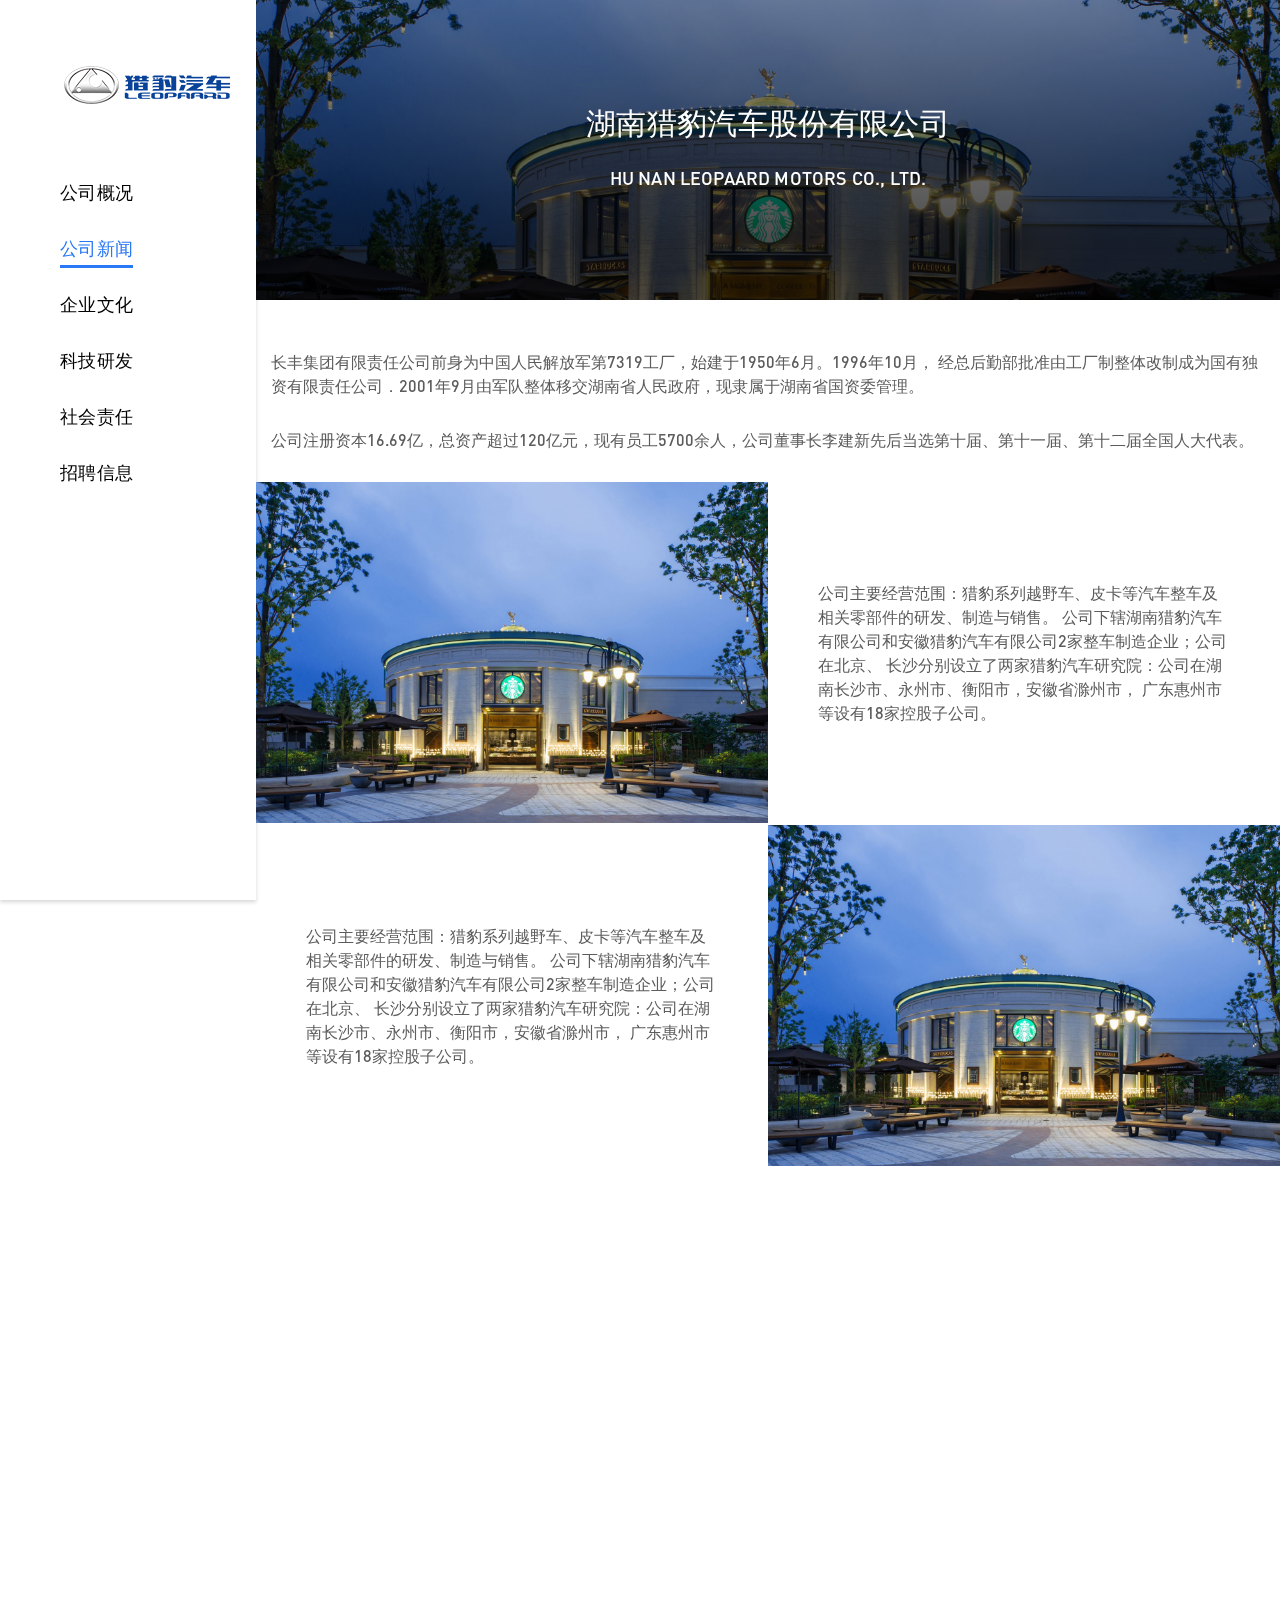
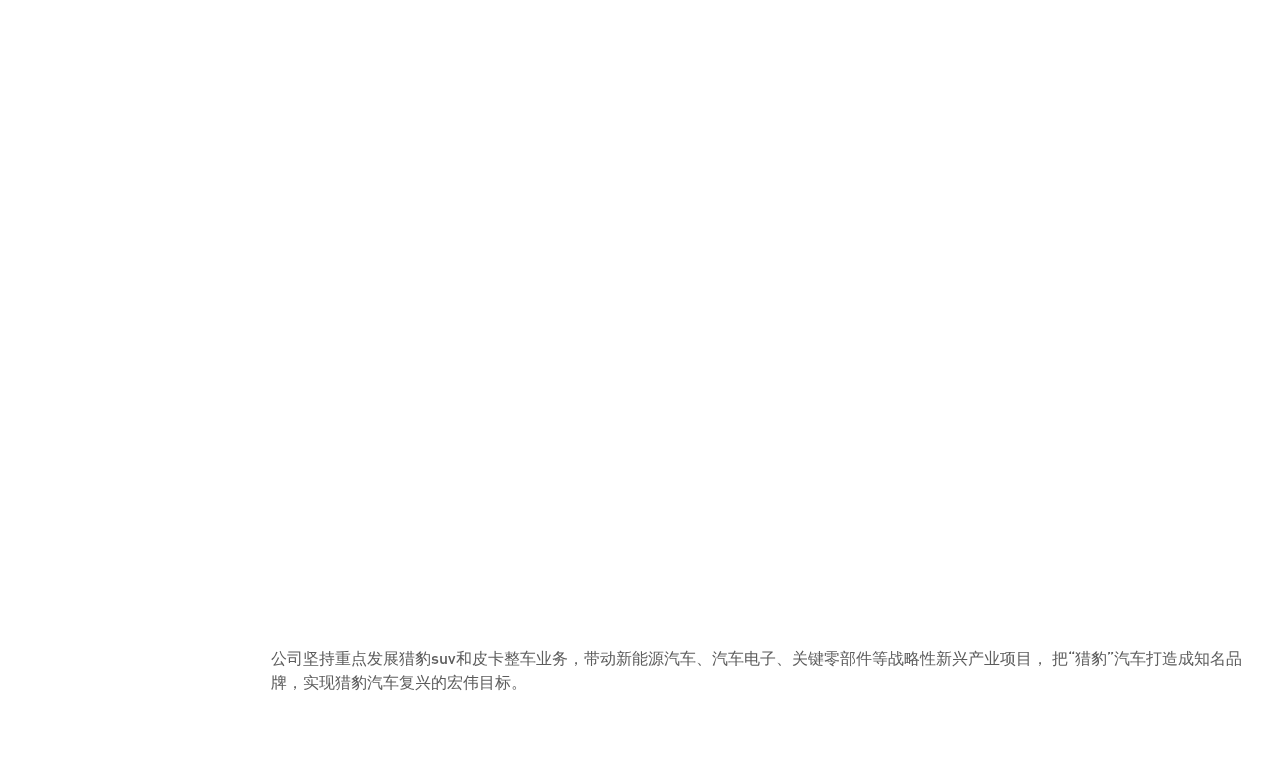
==== pages/aboutUs.html @ a7c9b44c "add new pages" ====
<!doctype html>
<head>
  <meta charset="utf-8">
  <!-- 优先使用最新版本的ie和chrome内核 -->
  <meta http-equiv="X-UA-Compatible" content="IE=edge,chrome=1" />
  <meta content="width=device-width, initial-scale=1" name="viewport">
  <title>LEOPAARD</title>
  <link rel="stylesheet" href="../css/bootstrap.min.css">
  <link rel="stylesheet" href="../css/style.css">
  <link rel="stylesheet" href="../css/reset.css">

  <!-- 调用兼容ie9以下js -->
  <!--[if lt IE 9]>
  <script src="../js/respond.min.js"></script>
  <script src="../js/html5.min.js"></script>
  <![endif]-->
</head>
<body>
  <!--左边菜单-->
  <div class="leftMenu">
    <div class="logo"><img src="../img/logo.gif"></div>
    <div class="menuContent">
      <ul class="menu_leave1">
        <li class="hasSub">
          <a href="javascript:void(0)">公司概况</a>
          <ul class="menu_leave2">
            <li><a href="index.html" class="active">关于我们</a></li>
            <li><a href="index.html">公司荣誉</a></li>
            <li><a href="index.html">发展历程</a></li>
            <li><a href="index.html">投资关系</a></li>
            <li><a href="index.html">大事记</a></li>
          </ul>
        </li>
        <li class="active">
          <a href="index.html">公司新闻</a>
        </li>
        <li class="hasSub">
          <a href="javascript:void(0)">企业文化</a>
          <ul class="menu_leave2">
            <li><a href="index.html" class="active">文化理念</a></li>
            <li><a href="index.html">公司愿景</a></li>
            <li><a href="index.html">领导关怀</a></li>
            <li><a href="index.html">集团报</a></li>
          </ul>
        </li>
        <li>
          <a href="index.html">科技研发</a>
        </li>
        <li>
          <a href="index.html">社会责任</a>
        </li>
        <li>
          <a href="index.html">招聘信息</a>
        </li>
      </ul>
    </div>
  </div>
  <!--左边菜单-->

  <!-- 移动端菜单-->
  <header class="header-content mobile-header">
    <ul>
      <li><img src="../img/logo.png" alt="" width="190"></li>
      <li style="text-align: right;flex: 3">
        <div class="mobileMenuIcon">
          <span class="icon-line line_top"></span>
          <span class="icon-line line_md"></span>
          <span class="icon-line line_bottom"></span>
        </div>
      </li>
    </ul>
  </header>
  <div class="menuMask"></div>
  <!-- 移动端菜单-->

  <!--右边主内容-->
  <div class="rightContent">
    <div class="bannerBox" style="background-image: url(../img/kv-starbucks-store.jpg)">
      <div class="slogen">
        <p class="title">湖南猎豹汽车股份有限公司</p>
        <p class="des">HU NAN LEOPAARD MOTORS CO., LTD.</p>
      </div>
    </div>
    <div class="content_wrap container about_content">
      <div class="des_text">
        长丰集团有限责任公司前身为中国人民解放军第7319工厂，始建于1950年6月。1996年10月，
        经总后勤部批准由工厂制整体改制成为国有独资有限责任公司．2001年9月由军队整体移交湖南省人民政府，现隶属于湖南省国资委管理。
      </div>
      <div class="des_text">
        公司注册资本16.69亿，总资产超过120亿元，现有员工5700余人，公司董事长李建新先后当选第十届、第十一届、第十二届全国人大代表。
      </div>
      <div class="row">
        <div class="col-md-6 block" data-move-x="0px" data-move-y="30px" >
          <img src="../img/kv-starbucks-store.jpg" alt="" width="100%">
        </div>
        <div class="col-md-6 block" data-move-x="0px" data-move-y="100px">
          <div class="aboutUs_des">
            公司主要经营范围：猎豹系列越野车、皮卡等汽车整车及相关零部件的研发、制造与销售。
            公司下辖湖南猎豹汽车有限公司和安徽猎豹汽车有限公司2家整车制造企业；公司在北京、
            长沙分别设立了两家猎豹汽车研究院：公司在湖南长沙市、永州市、衡阳市，安徽省滁州市，
            广东惠州市等设有18家控股子公司。
          </div>
        </div>
      </div>
      <div class="row">
        <div class="col-md-6 block" data-move-x="0px" data-move-y="100px">
          <div class="aboutUs_des">
            公司主要经营范围：猎豹系列越野车、皮卡等汽车整车及相关零部件的研发、制造与销售。
            公司下辖湖南猎豹汽车有限公司和安徽猎豹汽车有限公司2家整车制造企业；公司在北京、
            长沙分别设立了两家猎豹汽车研究院：公司在湖南长沙市、永州市、衡阳市，安徽省滁州市，
            广东惠州市等设有18家控股子公司。
          </div>
        </div>
        <div class="col-md-6 block" data-move-x="0px" data-move-y="30px" >
          <img src="../img/kv-starbucks-store.jpg" alt="" width="100%">
        </div>
      </div>
      <div class="row">
        <div class="col-md-6 block" data-move-x="0px" data-move-y="30px" >
          <img src="../img/kv-starbucks-store.jpg" alt="" width="100%">
        </div>
        <div class="col-md-6 block" data-move-x="0px" data-move-y="100px">
          <div class="aboutUs_des">
            公司主要经营范围：猎豹系列越野车、皮卡等汽车整车及相关零部件的研发、制造与销售。
            公司下辖湖南猎豹汽车有限公司和安徽猎豹汽车有限公司2家整车制造企业；公司在北京、
            长沙分别设立了两家猎豹汽车研究院：公司在湖南长沙市、永州市、衡阳市，安徽省滁州市，
            广东惠州市等设有18家控股子公司。
          </div>
        </div>
      </div>
      <div class="row">
        <div class="col-md-6 block" data-move-x="0px" data-move-y="100px">
          <div class="aboutUs_des">
            公司主要经营范围：猎豹系列越野车、皮卡等汽车整车及相关零部件的研发、制造与销售。
            公司下辖湖南猎豹汽车有限公司和安徽猎豹汽车有限公司2家整车制造企业；公司在北京、
            长沙分别设立了两家猎豹汽车研究院：公司在湖南长沙市、永州市、衡阳市，安徽省滁州市，
            广东惠州市等设有18家控股子公司。
          </div>
        </div>
        <div class="col-md-6 block" data-move-x="0px" data-move-y="30px" >
          <img src="../img/kv-starbucks-store.jpg" alt="" width="100%">
        </div>
      </div>
      <div class="row">
        <div class="col-md-6 block" data-move-x="0px" data-move-y="30px" >
          <img src="../img/kv-starbucks-store.jpg" alt="" width="100%">
        </div>
        <div class="col-md-6 block" data-move-x="0px" data-move-y="100px">
          <div class="aboutUs_des">
            公司主要经营范围：猎豹系列越野车、皮卡等汽车整车及相关零部件的研发、制造与销售。
            公司下辖湖南猎豹汽车有限公司和安徽猎豹汽车有限公司2家整车制造企业；公司在北京、
            长沙分别设立了两家猎豹汽车研究院：公司在湖南长沙市、永州市、衡阳市，安徽省滁州市，
            广东惠州市等设有18家控股子公司。
          </div>
        </div>
      </div>
      <div class="des_text" style="padding: 50px 0 80px 0">
        公司坚持重点发展猎豹suv和皮卡整车业务，带动新能源汽车、汽车电子、关键零部件等战略性新兴产业项目，
        把“猎豹”汽车打造成知名品牌，实现猎豹汽车复兴的宏伟目标。
      </div>
    </div>
  </div>
  <!--右边主内容-->

  <script src="../js/jquery-1.10.1.min.js"></script>
  <script src="../js/rem.js"></script>
  <script src="../js/jquery.smoove.min.js"></script>
  <script src="../js/common.js"></script>
  <script>
    $(document).ready(function(){
      $('.block').smoove({offset:'20%'});
    });
  </script>
</body>
</html>
---- css/style.css ----
/*RESET*/
/*PAGES*/
.des_text {
  font-size: 1rem;
  color: #5C5C5C;
  line-height: 1.5;
  padding-bottom: 1.875rem;
}

.aboutUs_des {
  font-size: 1rem;
  color: #5C5C5C;
  line-height: 1.5;
  padding: 0 3.125rem;
  position: absolute;
  top: 0;
  bottom: 0;
  left: 0;
  right: 0;
  margin: auto;
  display: table;
}

.about_content .col-md-6 {
  padding-left: 0 !important;
  padding-right: 0 !important;
}

.leftMenu {
  width: 20%;
  background: #ffffff;
  position: fixed;
  left: 0;
  bottom: 0;
  top: 0;
  box-shadow: 0 2px 4px 0 rgba(0, 0, 0, 0.17);
}

.leftMenu .logo {
  height: 6.25rem;
  box-sizing: content-box;
  display: block;
  padding: 4rem 0 0 4rem;
  text-align: left;
  position: relative;
}

.leftMenu .menuContent {
  text-align: left;
  padding: 0 3.75rem;
}

.leftMenu .menuContent .menu_leave1 .active a {
  color: #2978F5;
}

.leftMenu .menuContent .menu_leave1 .active:after {
  content: " ";
  position: absolute;
  top: 2.8125rem;
  left: 0;
  width: 4.5625rem;
  height: 0.1875rem;
  background: #2978F5;
}

.leftMenu .menuContent .menu_leave1 li {
  font-size: 1.125rem;
  letter-spacing: 0.36px;
  line-height: 3.5rem;
  position: relative;
}

.leftMenu .menuContent .menu_leave1 li a {
  color: #000000;
}

.leftMenu .menuContent .menu_leave1 li a:hover {
  text-decoration: none;
  color: #2978F5;
}

.leftMenu .menuContent .menu_leave1 li a:hover:after {
  content: " ";
  position: absolute;
  top: 2.8125rem;
  left: 0;
  width: 4.5625rem;
  height: 0.1875rem;
  background: #2978F5;
}

.leftMenu .menuContent .menu_leave1 .menu_leave2 {
  display: none;
  margin-left: 1.25rem;
}

.leftMenu .menuContent .menu_leave1 .menu_leave2 li {
  list-style: disc;
  font-size: 1.125rem;
  letter-spacing: 0.36px;
  line-height: 3.5rem;
  position: relative;
}

.leftMenu .menuContent .menu_leave1 .menu_leave2 li a {
  color: #5C5C5C;
}

.leftMenu .menuContent .menu_leave1 .menu_leave2 li .active {
  color: #2978F5;
}

.leftMenu .menuContent .menu_leave1 .menu_leave2 li .active:after {
  content: " ";
  position: absolute;
  top: 2.6875rem;
  left: 0;
  width: 4.5625rem;
  height: 0.1875rem;
  background: #2978F5;
}

.menuMask {
  background: #000000;
  opacity: 0.7;
  display: none;
  position: fixed;
  z-index: 98;
  top: 0;
  bottom: 0;
  left: 0;
  right: 0;
}

.rightContent {
  width: 80%;
  margin-left: 20%;
  height: 100%;
  left: auto;
  position: relative;
  overflow: hidden;
}

.rightContent .bannerBox {
  width: 100%;
  height: 18.75rem;
  background-position: 50% 50%;
  background-size: cover;
  position: relative;
}

.rightContent .bannerBox .slogen {
  width: 100%;
  text-align: center;
  position: absolute;
  left: 0;
  right: 0;
  top: 0;
  bottom: 0;
  margin: auto;
  display: table;
}

.rightContent .bannerBox .slogen .title {
  font-size: 1.875rem;
  color: #FFFFFF;
  letter-spacing: 0.36px;
}

.rightContent .bannerBox .slogen .des {
  padding-top: 1.6875rem;
  font-size: 1.125rem;
  line-height: 1.6;
  padding-left: 12%;
  padding-right: 12%;
  color: #FFFFFF;
  letter-spacing: 0.18px;
}

.rightContent .bannerBox:before {
  background-image: linear-gradient(-180deg, rgba(0, 0, 0, 0.35) 0%, rgba(0, 0, 0, 0.7) 81%);
  content: '';
  height: 18.75rem;
  position: absolute;
  width: 100%;
}

.rightContent .content_wrap {
  padding-top: 3.125rem;
}

.header-content {
  position: fixed;
  z-index: 99;
  top: 0;
  background-color: rgba(0, 0, 0, 0.3);
  width: 100%;
  color: #ffffff;
  font-size: 1.25rem;
}

.header-content ul {
  display: flex;
}

.header-content img {
  padding: 0.9375rem 0.625rem;
}

.header-content .menuIcon {
  width: 3.125rem;
  position: absolute;
  top: 1.25rem;
  right: 1.25rem;
  height: 1.9375rem;
}

.header-content .icon-line {
  position: absolute;
  right: 1.25rem;
  width: 1.5625rem;
  height: 1px;
  border-bottom: 2px solid #ffffff;
  -moz-transition: all .33s ease;
  -ms-transition: all .33s ease;
  transition: all .33s ease;
}

.header-content .line_top {
  padding-top: 0.9375rem;
}

.header-content .line_md {
  padding-top: 1.375rem;
}

.header-content .line_bottom {
  padding-top: 1.8125rem;
}

.mobile-header {
  display: none;
  background: #24252C;
}

@media (max-width: 768px) {
  .mobile-header {
    display: block;
  }
  .menuMask {
    display: none;
  }
  .leftMenu {
    display: none;
    z-index: 999;
    width: 75%;
  }
  .leftMenu .logo {
    padding: 2.5rem 0 0 2.5rem;
  }
  .leftMenu .menuContent {
    padding: 0 2.5rem;
  }
  .rightContent {
    margin-left: 0;
    width: 100%;
  }
  .rightContent .bannerBox .slogen {
    padding-top: 2.75rem;
  }
  .rightContent .bannerBox .slogen .title {
    font-size: 1.5rem;
  }
  .rightContent .bannerBox .slogen .des {
    padding-top: 1.125rem;
    font-size: 0.9375rem;
    line-height: 1.4;
    padding-left: 7%;
    padding-right: 7%;
  }
  .rightContent .bannerBox:before {
    background-image: linear-gradient(-180deg, rgba(0, 0, 0, 0.35) 0%, rgba(0, 0, 0, 0.7) 81%);
    content: '';
    height: 18.75rem;
    position: absolute;
    width: 100%;
  }
}

.honor_prize {
  font-size: 1.5rem;
  color: #404040;
  line-height: 5rem;
}

.prize {
  padding-bottom: 1.875rem;
  font-size: 1.125rem;
  line-height: 1.9;
  color: #5c5c5c;
}

@font-face {
  font-family: DINPro-Medium;
  src: url("../../fonts/DINPro-Medium_13936.ttf");
}

.form-control:focus {
  box-shadow: none !important;
}

body {
  font-family: "Microsoft YaHei", "Helvetica Neue", Helvetica, Arial, PingFangHK-Regular,"PingFang SC", "Hiragino Sans GB", "Heiti SC", "WenQuanYi Micro Hei", sans-serif;
}
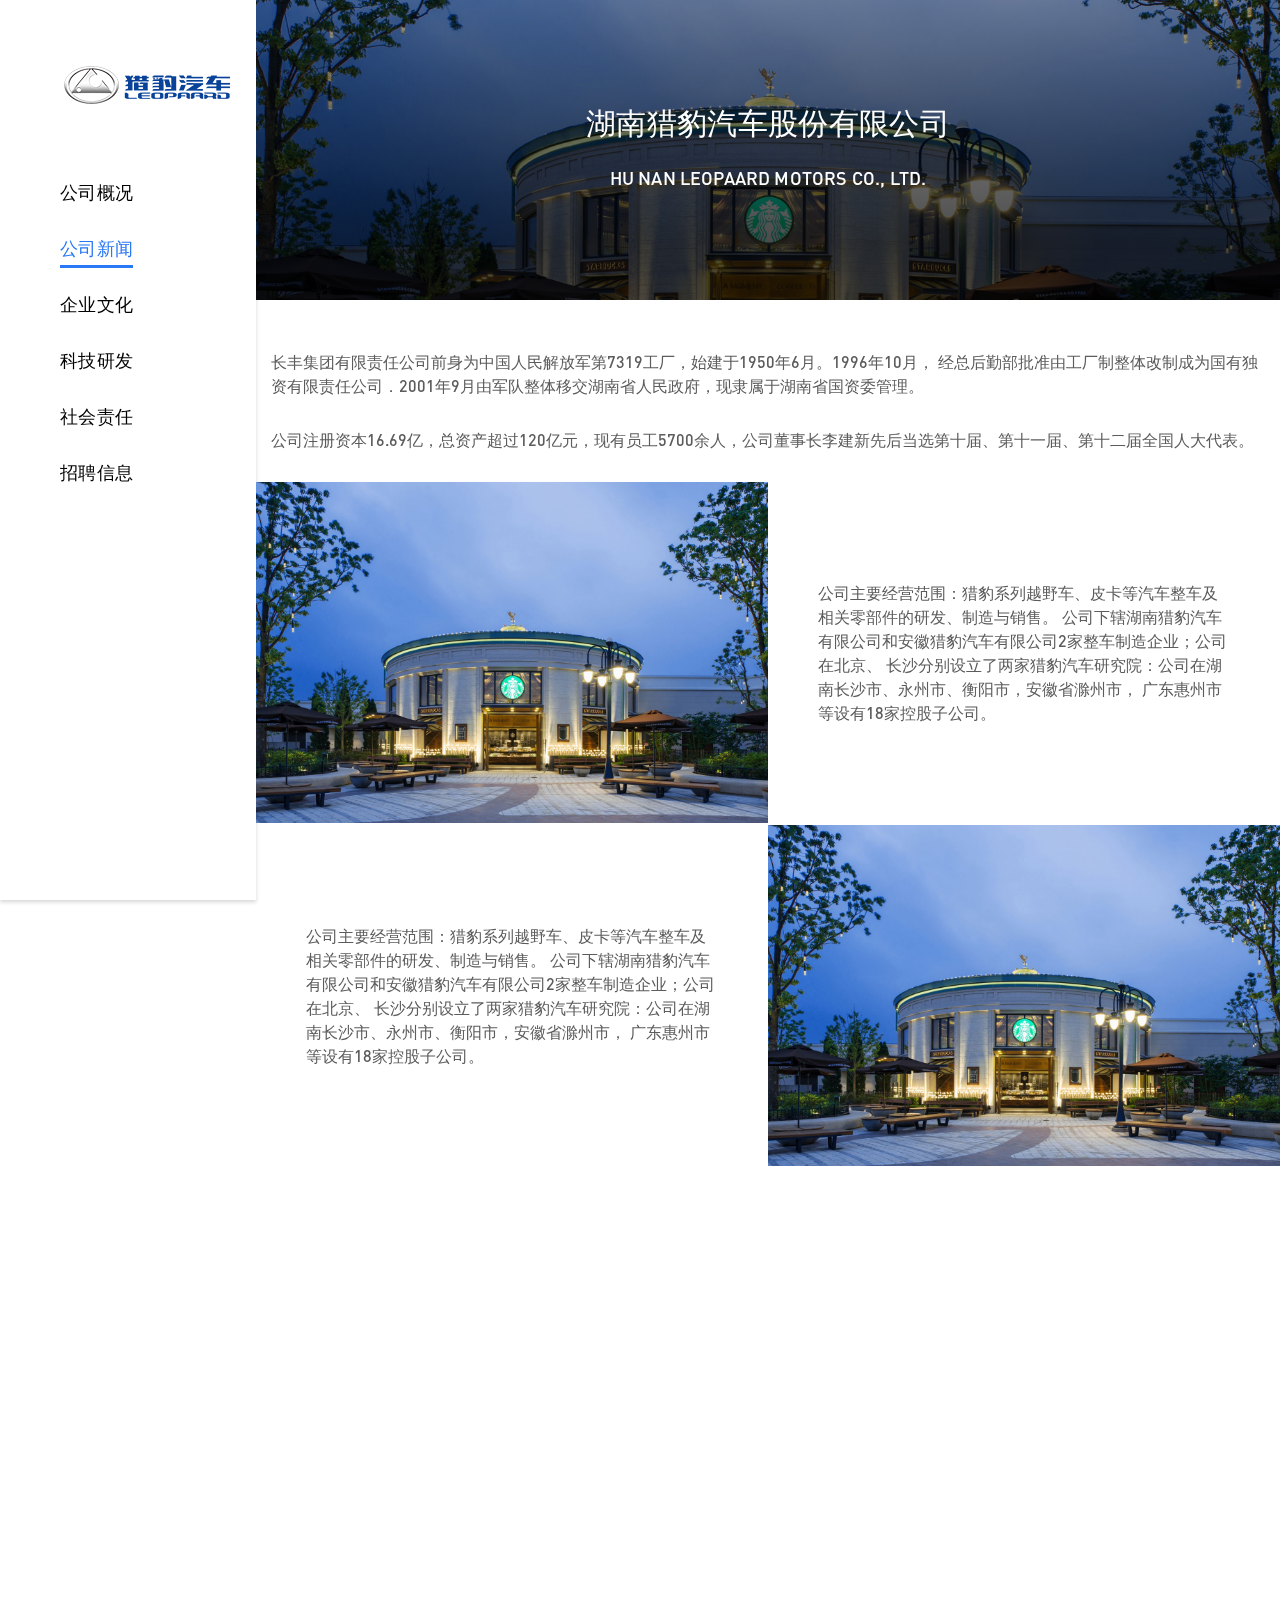
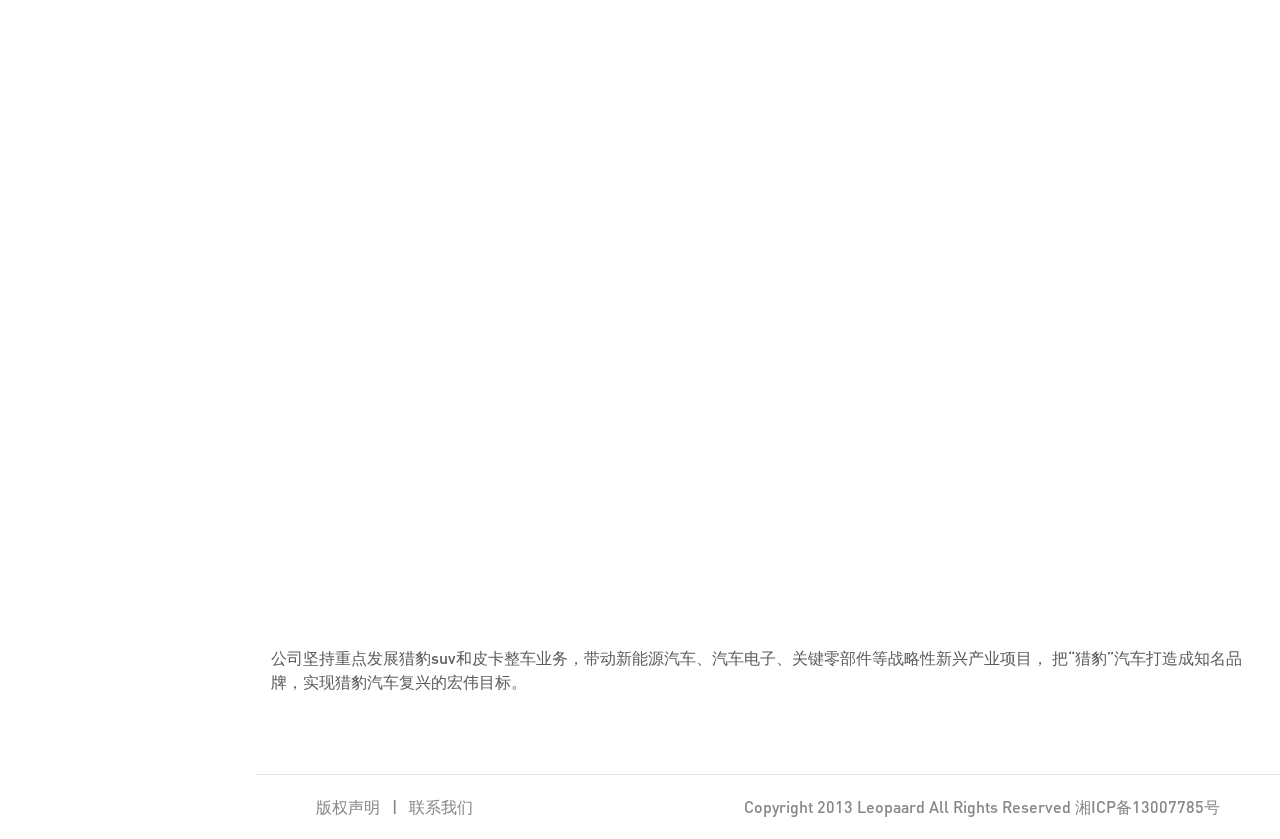
==== commit 78be8e11: "add news pages" ====
--- a/pages/aboutUs.html
+++ b/pages/aboutUs.html
@@ -159,6 +159,10 @@
         把“猎豹”汽车打造成知名品牌，实现猎豹汽车复兴的宏伟目标。
       </div>
     </div>
+    <footer class="pageFooter">
+      <a src="">版权声明 &nbsp;&nbsp;|&nbsp;&nbsp; 联系我们</a>
+      <a>Copyright 2013 Leopaard All Rights Reserved    湘ICP备13007785号</a>
+    </footer>
   </div>
   <!--右边主内容-->
 
--- a/css/style.css
+++ b/css/style.css
@@ -126,7 +126,7 @@
   opacity: 0.7;
   display: none;
   position: fixed;
-  z-index: 98;
+  z-index: 998;
   top: 0;
   bottom: 0;
   left: 0;
@@ -187,12 +187,13 @@
 }
 
 .rightContent .content_wrap {
+  min-height: 38.0625rem;
   padding-top: 3.125rem;
 }
 
 .header-content {
   position: fixed;
-  z-index: 99;
+  z-index: 899;
   top: 0;
   background-color: rgba(0, 0, 0, 0.3);
   width: 100%;
@@ -244,7 +245,65 @@
   background: #24252C;
 }
 
+.pagePagation {
+  text-align: center;
+  padding: 2.5rem 0 3.75rem 0;
+}
+
+.pagePagation button {
+  padding: 0.8125rem 2.5rem;
+  border-radius: 6.25rem;
+  font-size: 1.125rem;
+  letter-spacing: 0.17px;
+  cursor: pointer;
+}
+
+.pagePagation .activeBtn {
+  background: #04BCF6;
+  color: #ffffff;
+  border: 1px solid #04BCF6;
+  margin-left: 0.625rem;
+}
+
+.pagePagation .activeBtn:hover {
+  background: #15B2F6;
+}
+
+.pagePagation .disabledBtn {
+  background: #ebebeb;
+  color: #888888;
+  border: 1px solid #ebebeb;
+  margin-right: 0.625rem;
+}
+
+.pagePagation .disabledBtn:hover {
+  background: #E4E6EB;
+}
+
+.pageFooter {
+  background: #FFFFFF;
+  border-top: 1px solid #E6E6E6;
+}
+
+.pageFooter a {
+  display: inline-block;
+  padding: 1.5rem 3.75rem;
+  font-size: 1rem;
+  color: #888888 !important;
+}
+
+.pageFooter a:first-child {
+  float: left;
+}
+
+.pageFooter a:last-child {
+  float: right;
+}
+
 @media (max-width: 768px) {
+  .pageFooter {
+    display: none;
+  }
   .mobile-header {
     display: block;
   }
@@ -286,6 +345,9 @@
     position: absolute;
     width: 100%;
   }
+  .rightContent .content_wrap {
+    min-height: 100px;
+  }
 }
 
 .honor_prize {
@@ -301,6 +363,442 @@
   color: #5c5c5c;
 }
 
+.newsBox {
+  width: 100%;
+  height: 22.125rem;
+  background-position: 50% 50%;
+  background-size: cover;
+  position: relative;
+}
+
+.newsBox ._news {
+  width: 100%;
+  text-align: left;
+  position: absolute;
+  left: 1.25rem;
+  bottom: 1.25rem;
+  line-height: 1.5;
+  padding-right: 1.875rem;
+}
+
+.newsBox ._news .date {
+  font-size: 0.75rem;
+  color: #FFFFFF;
+  letter-spacing: 0.11px;
+}
+
+.newsBox ._news .title {
+  font-size: 1.25rem;
+  color: #FFFFFF;
+  letter-spacing: 0.19px;
+}
+
+.newsBox ._news .des {
+  font-size: 0.875rem;
+  color: #FFFFFF;
+  letter-spacing: 0.13px;
+}
+
+.newsBox:before {
+  background-image: linear-gradient(-180deg, rgba(0, 0, 0, 0.35) 0%, rgba(0, 0, 0, 0.7) 81%);
+  content: '';
+  height: 22.125rem;
+  position: absolute;
+  width: 100%;
+}
+
+.halfNewsBox {
+  width: 100%;
+  height: 10.4375rem;
+  background-position: 50% 50%;
+  background-size: cover;
+  position: relative;
+}
+
+.halfNewsBox ._news {
+  width: 100%;
+  text-align: left;
+  position: absolute;
+  left: 1.25rem;
+  bottom: 1.25rem;
+  line-height: 1.5;
+  padding-right: 1.875rem;
+}
+
+.halfNewsBox ._news .date {
+  font-size: 0.75rem;
+  color: #FFFFFF;
+  letter-spacing: 0.11px;
+}
+
+.halfNewsBox ._news .title {
+  font-size: 1.25rem;
+  color: #FFFFFF;
+  letter-spacing: 0.19px;
+}
+
+.halfNewsBox ._news .des {
+  font-size: 0.875rem;
+  color: #FFFFFF;
+  letter-spacing: 0.13px;
+}
+
+.halfNewsBox:before {
+  background-image: linear-gradient(-180deg, rgba(0, 0, 0, 0.35) 0%, rgba(0, 0, 0, 0.7) 81%);
+  content: '';
+  height: 10.4375rem;
+  position: absolute;
+  width: 100%;
+}
+
+.newsList {
+  padding-top: 1.25rem;
+}
+
+.newsList .MainTitle {
+  font-size: 1.5rem;
+  color: #404040;
+  letter-spacing: 0.23px;
+  padding: 1.5625rem 0;
+}
+
+.newsList ._listItem {
+  margin-bottom: 1.875rem;
+  border-bottom: 1px solid #dddddd;
+}
+
+.newsList ._listItem a {
+  display: block;
+  text-decoration: none;
+}
+
+.newsList ._listItem a ._date {
+  font-size: 0.75rem;
+  color: #888888;
+  letter-spacing: 0.11px;
+  line-height: 1.5;
+}
+
+.newsList ._listItem a ._newsTitle {
+  font-size: 1.25rem;
+  color: #404040;
+  padding: 0.625rem 0;
+  line-height: 1.5;
+  letter-spacing: 0.19px;
+}
+
+.newsList ._listItem a ._newsTitle:hover {
+  color: #04BCF6;
+}
+
+.newsList ._listItem a ._newsDesc {
+  font-size: 0.875rem;
+  color: #5C5C5C;
+  line-height: 1.5;
+  letter-spacing: 0.13px;
+  padding-bottom: 1.25rem;
+}
+
+.newsTitle {
+  font-size: 1.625rem;
+  color: #404040;
+  letter-spacing: 0.23px;
+}
+
+.newsContent {
+  margin-top: 2.8125rem;
+}
+
+.newsContent .times {
+  padding-bottom: 0.875rem;
+  font-size: 0.75rem;
+  color: #888888;
+  letter-spacing: 0.11px;
+}
+
+.newsContent img {
+  padding: 1.875rem 0 2.25rem;
+}
+
+.newsDetail {
+  line-height: 2;
+  font-size: 0.875rem;
+  color: #5C5C5C;
+  letter-spacing: 0.13px;
+}
+
+._newsList {
+  padding: 1.25rem;
+  border: 1px solid #D4DCE6;
+  margin-bottom: 1.25rem;
+}
+
+._newsList .listTitle {
+  position: relative;
+  font-size: 1.25rem;
+  padding-bottom: 0.625rem;
+  color: #404040;
+}
+
+._newsList .listTitle:before {
+  content: " ";
+  position: absolute;
+  width: 0.1875rem;
+  height: 1.25rem;
+  margin-top: 0.75rem;
+  margin-left: -1.25rem;
+  background: #04BCF6;
+}
+
+._newsList p {
+  line-height: 2;
+}
+
+._newsList p a {
+  font-size: 0.875rem;
+  color: #5C5C5C;
+}
+
+._newsList p a:hover {
+  text-decoration: none;
+  color: #04BCF6;
+}
+
+.history ._years {
+  font-size: 1.5rem;
+  color: #9B9B9B;
+  text-align: left;
+  line-height: 3.125rem;
+}
+
+.history ._HistoryTitle {
+  font-size: 1.125rem;
+  color: #A3642D;
+  font-weight: bold;
+  text-align: left;
+  padding-left: 0.625rem;
+  padding-top: 1.25rem;
+  padding-bottom: 0.625rem;
+}
+
+.history .historyContent {
+  padding-top: 0.9375rem;
+  font-size: 0.875rem;
+  color: #5C5C5C;
+  line-height: 1.5;
+}
+
+.timeline, .timeline.v1 {
+  margin: 0px auto;
+  overflow: hidden;
+  height: auto;
+  position: relative;
+  padding: 0px;
+  list-style-type: none;
+  /*thanks to
+     https://twitter.com/JacoKoster
+  */
+  background: url([data-uri]);
+  background-repeat: repeat-y;
+  background-position: 50% 0;
+  /*
+    border-box ftw, inside .timeline now to prevent
+    screwing up your CSS rule if you are not using
+    border-box
+    if that's the case, I have nothing to say to you.
+    thanks to https://github.com/jimmyandrade
+  */
+  /*
+    elements 1,(2),3,(4), etc.
+    elements in brackets inherit these properties, some are overridden below (2n)
+    beginning at 0
+  */
+  /*v2*/
+}
+
+.timeline *, .timeline *:after, .timeline:after, .timeline *:before, .timeline:before, .timeline.v1 *, .timeline.v1 *:after, .timeline.v1:after, .timeline.v1 *:before, .timeline.v1:before {
+  -webkit-box-sizing: border-box;
+  -moz-box-sizing: border-box;
+  box-sizing: border-box;
+}
+
+.timeline .year, .timeline.v1 .year {
+  background: #505050;
+  font-size: 3em;
+  max-width: 4em;
+  clear: both;
+  margin: 1em auto;
+  color: white;
+  border-radius: 30% / 100%;
+  text-align: center;
+  margin-top: 50px;
+  /*
+      thanks to Lukas Knuth ( https://github.com/christian-fei/Timeline.css/issues/1 )
+    */
+}
+
+.timeline .year:first-of-type, .timeline.v1 .year:first-of-type {
+  margin-top: 0 !important;
+}
+
+.timeline .year + .event, .timeline.v1 .year + .event {
+  margin-top: -1.5em;
+}
+
+.timeline .event, .timeline.v1 .event {
+  position: relative;
+  text-align: center;
+  float: right;
+  clear: right;
+  width: 45%;
+  margin: 10px 2.5%;
+  border-radius: 5px;
+  list-style-type: none;
+  display: block;
+  padding: 1.4em;
+  background: white;
+  z-index: 15;
+  color: #4d4d4d;
+  border: 1px solid #d0d0d0;
+  text-decoration: none;
+  -webkit-transition: background .15s linear;
+  -moz-transition: background .15s linear;
+  -ms-transition: background .15s linear;
+  -o-transition: background .15s linear;
+  transition: background .15s linear;
+}
+
+.timeline .event.featured, .timeline.v1 .event.featured {
+  width: 95% !important;
+}
+
+.timeline .event.featured:after, .timeline .event.featured:before, .timeline.v1 .event.featured:after, .timeline.v1 .event.featured:before {
+  display: none;
+}
+
+@media all and (max-width: 600px) {
+  .timeline .event, .timeline.v1 .event {
+    width: 85%;
+  }
+}
+
+.timeline .event.offset-first, .timeline.v1 .event.offset-first {
+  margin-top: -1.5em;
+}
+
+.timeline .event img, .timeline.v1 .event img {
+  margin-top: 10px;
+  max-width: 100%;
+}
+
+.timeline .event:hover, .timeline.v1 .event:hover {
+  background: #f6f6f6;
+}
+
+.timeline .event:hover:after, .timeline.v1 .event:hover:after {
+  background: #505050;
+}
+
+.timeline .event:nth-of-type(2n), .timeline.v1 .event:nth-of-type(2n) {
+  float: left;
+  clear: left;
+}
+
+.timeline .event:nth-of-type(2n):after, .timeline.v1 .event:nth-of-type(2n):after {
+  right: -5%;
+  /* reset the standard declaration I defined before*/
+  left: auto;
+}
+
+@media all and (min-width: 650px) {
+  .timeline .event:after, .timeline.v1 .event:after {
+    display: block;
+    content: ' ';
+    height: 15px;
+    width: 15px;
+    background: #9d9d9d;
+    border-radius: 50%;
+    position: absolute;
+    left: -5%;
+    top: 1.5em;
+    border: 2px solid white;
+  }
+}
+
+.timeline time, .timeline.v1 time {
+  display: block;
+  font-weight: bold;
+}
+
+.timeline.v2 .year, .timeline.v1.v2 .year {
+  background: white;
+  color: #505050;
+  border: 2px solid #505050;
+}
+
+.timeline.v2 .event, .timeline.v1.v2 .event {
+  border: none;
+  background: #FAFAFA;
+  border-bottom: 1px solid #cac4c4;
+}
+
+.recruitTable {
+  border: 1px solid #ddd;
+}
+
+.recruitTable th {
+  font-size: 1rem;
+  color: #888888;
+  letter-spacing: 0.36px;
+  padding: 1.25rem 1.875rem;
+}
+
+.recruitTable td {
+  font-size: 1rem;
+  color: #404040;
+  letter-spacing: 0.36px;
+  padding: 1.25rem 1.875rem;
+}
+
+.recruitTable td:last-child {
+  color: #1567D3;
+  text-align: right;
+  cursor: pointer;
+}
+
+.recruitModal {
+  padding: 2.5rem;
+}
+
+.recruitModal .options {
+  font-size: 1rem;
+  color: #5C5C5C;
+  letter-spacing: 0.23px;
+  padding: 0.625rem 0;
+}
+
+.recruitModal .options p {
+  line-height: 1.5;
+}
+
+.recruitModal .title {
+  font-size: 1.5rem;
+  color: #404040;
+  letter-spacing: 0.23px;
+  padding-bottom: 1.25rem;
+}
+
+@media (max-width: 768px) {
+  .recruitTable th {
+    font-size: 0.8125rem;
+    padding: 0.9375rem 0.625rem;
+  }
+  .recruitTable td {
+    font-size: 0.8125rem;
+    padding: 0.9375rem 0.625rem;
+  }
+}
+
 @font-face {
   font-family: DINPro-Medium;
   src: url("../../fonts/DINPro-Medium_13936.ttf");
